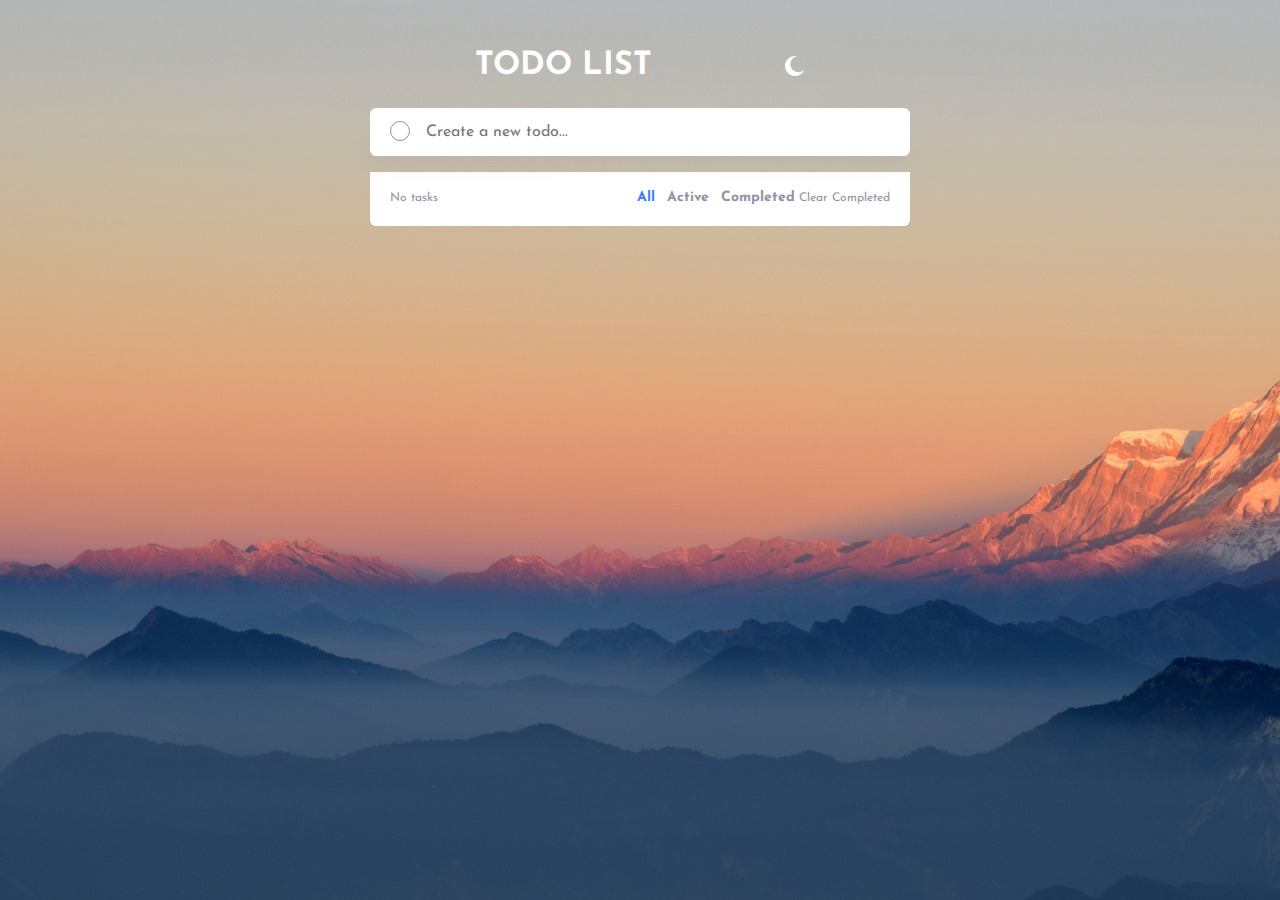
==== docs/index.html @ e24b7945 "+UpdateCommit" ====
<!DOCTYPE html><html lang="en"><head><meta charset="UTF-8"><link rel="icon" type="image/svg+xml" href="./assets/favicon-32x32-DQjEQYWa.png"><meta name="viewport" content="width=device-width,initial-scale=1"><link rel="preconnect" href="https://fonts.googleapis.com"><link rel="preconnect" href="https://fonts.gstatic.com" crossorigin><link href="https://fonts.googleapis.com/css2?family=Josefin+Sans:ital,wght@0,100..700;1,100..700&display=swap" rel="stylesheet"><title>To Do list</title><script type="module" crossorigin src="./assets/index-BeL7uqiK.js"></script><link rel="stylesheet" crossorigin href="./assets/index-CoF9r8Yu.css"></head><header class="header"><div class="header-content"><h1 class="title">TODO LIST</h1><img id="switch" class="switch" src="data:image/svg+xml,%3csvg%20xmlns='http://www.w3.org/2000/svg'%20width='26'%20height='26'%3e%3cpath%20fill='%23FFF'%20fill-rule='evenodd'%20d='M13%200c.81%200%201.603.074%202.373.216C10.593%201.199%207%205.43%207%2010.5%207%2016.299%2011.701%2021%2017.5%2021c2.996%200%205.7-1.255%207.613-3.268C23.22%2022.572%2018.51%2026%2013%2026%205.82%2026%200%2020.18%200%2013S5.82%200%2013%200z'/%3e%3c/svg%3e" alt></div></header><main class="main"><form id="form" class="form"><label for="input-task" class="label-task"></label> <input class="input-task" id="input-task" name="task" type="text" placeholder="Create a new todo..."></form><div id="tasks" class="tasks"></div><div class="tasks-footer"><span id="items-left">5 items left</span> <span id="delete-completed" class="click-element">Clear Completed</span></div><div id="filters" class="filters"><button data-filter="all" class="filter filter--active">All</button> <button data-filter="active" class="filter">Active</button> <button data-filter="completed" class="filter">Completed</button></div></main><body></body></html>
---- docs/assets/index-CoF9r8Yu.css ----
html{-webkit-text-size-adjust:100%;line-height:1.15}body{margin:0}main{display:block}h1{font-size:2em;margin:.67em 0}hr{-webkit-box-sizing:content-box;box-sizing:content-box;height:0;overflow:visible}pre{font-family:monospace,monospace;font-size:1em}a{background-color:transparent}abbr[title]{border-bottom:none;text-decoration:underline;-webkit-text-decoration:underline dotted;text-decoration:underline dotted}b,strong{font-weight:bolder}code,kbd,samp{font-family:monospace,monospace;font-size:1em}small{font-size:80%}sub,sup{font-size:75%;line-height:0;position:relative;vertical-align:baseline}sub{bottom:-.25em}sup{top:-.5em}img{border-style:none}button,input,optgroup,select,textarea{font-family:inherit;font-size:100%;line-height:1.15;margin:0}button,input{overflow:visible}button,select{text-transform:none}[type=button],[type=reset],[type=submit],button{-moz-appearance:button;appearance:button;-webkit-appearance:button}[type=button]::-moz-focus-inner,[type=reset]::-moz-focus-inner,[type=submit]::-moz-focus-inner,button::-moz-focus-inner{border-style:none;padding:0}[type=button]:-moz-focusring,[type=reset]:-moz-focusring,[type=submit]:-moz-focusring,button:-moz-focusring{outline:1px dotted ButtonText}fieldset{padding:.35em .75em .625em}legend{-webkit-box-sizing:border-box;box-sizing:border-box;color:inherit;display:table;max-width:100%;padding:0;white-space:normal}progress{vertical-align:baseline}textarea{overflow:auto}[type=checkbox],[type=radio]{-webkit-box-sizing:border-box;box-sizing:border-box;padding:0}[type=number]::-webkit-inner-spin-button,[type=number]::-webkit-outer-spin-button{height:auto}[type=search]{-moz-appearance:textfield;appearance:textfield;-webkit-appearance:textfield;outline-offset:-2px}[type=search]::-webkit-search-decoration{-webkit-appearance:none}::-webkit-file-upload-button{-webkit-appearance:button;font:inherit}details{display:block}summary{display:list-item}template{display:none}[hidden]{display:none}*,:after,:before{-webkit-box-sizing:border-box;box-sizing:border-box}img{display:block;max-width:100%}ul{list-style:none;margin-bottom:0;margin-top:0;padding-left:0}a{color:inherit;text-decoration:none}:root{--body-bg:#fafafa;--header-image:url(./bg-desktop-light-H3k7_xAS.jpg);--task-bg:#fff;--text-color:#494c6b;--text-color-completed:#9092a5;--placeholder-color:#9495a5;--tasks-shadow:hsla(0,0%,67%,.3)}html{scroll-behavior:smooth}body{background-color:#fafafa;background-color:var(--body-bg);background-color:#111;color:#9092a5;color:var(--text-color-completed);font-family:Josefin Sans,sans-serif;height:100vh;margin:0 auto;max-width:1440px;text-align:center;-webkit-user-select:none;-moz-user-select:none;-ms-user-select:none;user-select:none}@media screen and (min-width:768px){body{--header-image:url(./bg-desktop-light-H3k7_xAS.jpg)}}body.dark{--body-bg:#171823;--header-image:url(./bg-desktop-dark-Cl_T7t9e.jpg);--task-bg:#25273d;--text-color:#c8cbe7;--text-color-completed:#8c8ca2;--placeholder-color:#9495a5;--tasks-shadow:hsla(0,0%,9%,.769)}@media screen and (min-width:768px){body.dark{--header-image:url(./bg-desktop-dark-Cl_T7t9e.jpg)}}.main{left:50%;position:absolute;top:6.75rem;-webkit-transform:translateX(-50%);-ms-transform:translateX(-50%);transform:translate(-50%)}.switch{width:20px}.click-element,.switch{cursor:pointer}.form{position:relative}.header{background-image:url(../assets/images/bg-desktop-light.jpg);background-image:var(--header-image);background-repeat:no-repeat;background-size:cover;height:100vh;padding:3rem 1.5rem}.header-content{-webkit-box-align:center;-ms-flex-align:center;-webkit-box-pack:justify;-ms-flex-pack:justify;align-items:center;display:-webkit-box;display:-ms-flexbox;display:flex;justify-content:space-between;margin-left:auto;margin-right:auto;max-width:330px;width:100%}@media screen and (min-width:768px){.header__content{max-width:540px}}.title{color:#fff;margin:0}.label-task{border:1px solid #9092a5;border:1px solid var(--text-color-completed);border-radius:50%;height:20px;left:1.25rem;position:absolute;top:.8rem;width:20px}.input-task{background-color:#fff;background-color:var(--task-bg);border:none;border-radius:.4rem;-webkit-box-shadow:0 15px 15px -5px hsla(0,0%,67%,.3);box-shadow:0 15px 15px -5px #ababab4d;-webkit-box-shadow:0 15px 15px -5px var(--tasks-shadow);box-shadow:0 15px 15px -5px var(--tasks-shadow);color:#9495a5;color:var(--placeholder-color);height:3rem;margin-bottom:1rem;outline:none;padding-left:3.5rem;width:33.75rem}@media screen and (min-width:640px){.input-task .input-task{width:33.75rem}}.tasks{background-color:#fff;background-color:var(--task-bg);border-radius:.4rem .4rem 0 0;-webkit-box-shadow:0 65px 15px -5px hsla(0,0%,67%,.3);box-shadow:0 65px 15px -5px #ababab4d;-webkit-box-shadow:0 65px 15px -5px var(--tasks-shadow);box-shadow:0 65px 15px -5px var(--tasks-shadow);color:#c8cbe7;color:#494c6b;color:var(--text-color)}.task-container{-webkit-box-align:center;-ms-flex-align:center;-webkit-box-pack:justify;-ms-flex-pack:justify;align-items:center;border-bottom:1px solid hsla(0,0%,59%,.3);cursor:pointer;display:-webkit-box;display:-ms-flexbox;display:flex;height:3rem;justify-content:space-between;padding:1rem 1.25rem;position:relative}.task-container:last-child{border-radius:0}.task-check{display:none}.task-check:checked+.task-text{color:#9092a5;color:var(--text-color-completed);text-decoration:line-through}.task-text{padding-left:2.5rem}.task-text:after{border:1px solid #9092a5;border:1px solid var(--text-color-completed);border-radius:50%;content:"";height:20px;left:1.25rem;position:absolute;top:.8rem;width:20px}.task-check:checked+.task-text:after{background-image:url("data:image/svg+xml;charset=utf-8,%3Csvg xmlns='http://www.w3.org/2000/svg' width='11' height='9'%3E%3Cpath fill='none' stroke='%23FFF' stroke-width='2' d='M1 4.304 3.696 7l6-6'/%3E%3C/svg%3E"),linear-gradient(45deg,#5df,#c058f3);background-position:50%;background-repeat:no-repeat;background-size:10px 8px,cover;border:none}.task-delete{width:.75rem}.tasks-footer{-webkit-box-pack:justify;-ms-flex-pack:justify;border-radius:0 0 .4rem .4rem;font-size:12px;justify-content:space-between;margin-bottom:1rem;padding:1.25rem}.filters,.tasks-footer{background-color:#fff;background-color:var(--task-bg);display:-webkit-box;display:-ms-flexbox;display:flex}.filters{-webkit-box-align:center;-ms-flex-align:center;-webkit-box-pack:space-evenly;-ms-flex-pack:space-evenly;align-items:center;border-radius:.3125rem;height:3rem;justify-content:space-evenly;padding-inline:5.0625rem}@media screen and (min-width:768px){.filters{bottom:1.25rem;left:6rem;position:absolute;-webkit-transform:translateX(50%);-ms-transform:translateX(50%);transform:translate(50%);width:168px}}.filter{background:none;border:none;color:#9092a5;color:var(--text-color-completed);cursor:pointer;font-size:14px;font-weight:700}.filter--active{color:#3a7cfd}
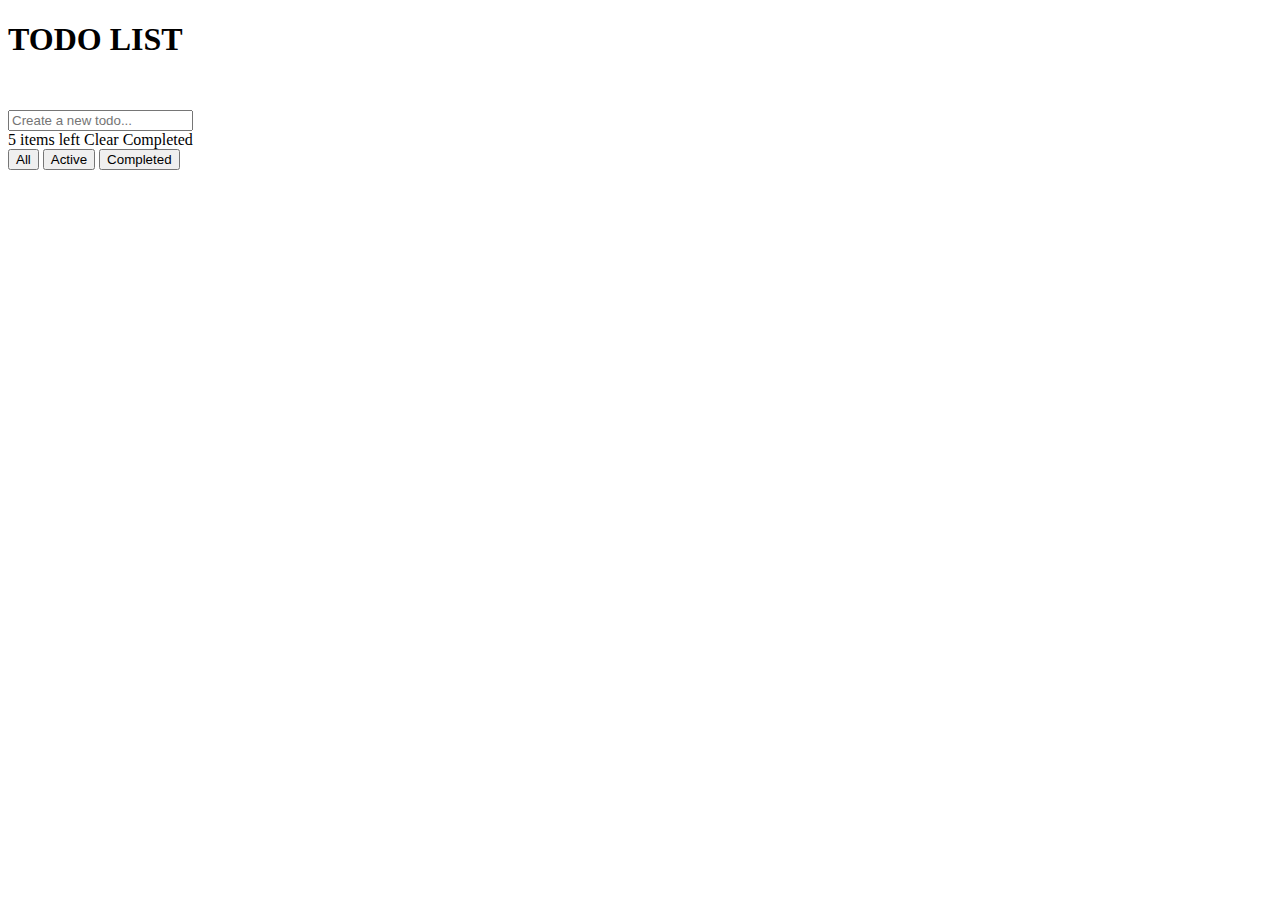
==== commit ca571717: "+update Build" ====
--- a/docs/index.html
+++ b/docs/index.html
@@ -1 +1 @@
-<!DOCTYPE html><html lang="en"><head><meta charset="UTF-8"><link rel="icon" type="image/svg+xml" href="./assets/favicon-32x32-DQjEQYWa.png"><meta name="viewport" content="width=device-width,initial-scale=1"><link rel="preconnect" href="https://fonts.googleapis.com"><link rel="preconnect" href="https://fonts.gstatic.com" crossorigin><link href="https://fonts.googleapis.com/css2?family=Josefin+Sans:ital,wght@0,100..700;1,100..700&display=swap" rel="stylesheet"><title>To Do list</title><script type="module" crossorigin src="./assets/index-BeL7uqiK.js"></script><link rel="stylesheet" crossorigin href="./assets/index-CoF9r8Yu.css"></head><header class="header"><div class="header-content"><h1 class="title">TODO LIST</h1><img id="switch" class="switch" src="data:image/svg+xml,%3csvg%20xmlns='http://www.w3.org/2000/svg'%20width='26'%20height='26'%3e%3cpath%20fill='%23FFF'%20fill-rule='evenodd'%20d='M13%200c.81%200%201.603.074%202.373.216C10.593%201.199%207%205.43%207%2010.5%207%2016.299%2011.701%2021%2017.5%2021c2.996%200%205.7-1.255%207.613-3.268C23.22%2022.572%2018.51%2026%2013%2026%205.82%2026%200%2020.18%200%2013S5.82%200%2013%200z'/%3e%3c/svg%3e" alt></div></header><main class="main"><form id="form" class="form"><label for="input-task" class="label-task"></label> <input class="input-task" id="input-task" name="task" type="text" placeholder="Create a new todo..."></form><div id="tasks" class="tasks"></div><div class="tasks-footer"><span id="items-left">5 items left</span> <span id="delete-completed" class="click-element">Clear Completed</span></div><div id="filters" class="filters"><button data-filter="all" class="filter filter--active">All</button> <button data-filter="active" class="filter">Active</button> <button data-filter="completed" class="filter">Completed</button></div></main><body></body></html>+<!DOCTYPE html><html lang="en"><head><meta charset="UTF-8"><link rel="icon" type="image/svg+xml" href="/assets/favicon-32x32-DQjEQYWa.png"><meta name="viewport" content="width=device-width,initial-scale=1"><link rel="preconnect" href="https://fonts.googleapis.com"><link rel="preconnect" href="https://fonts.gstatic.com" crossorigin><link href="https://fonts.googleapis.com/css2?family=Josefin+Sans:ital,wght@0,100..700;1,100..700&display=swap" rel="stylesheet"><title>To Do list</title><script type="module" crossorigin src="/assets/index-CQcQnA23.js"></script><link rel="stylesheet" crossorigin href="/assets/index-BS7s4YvX.css"></head><header class="header"><div class="header-content"><h1 class="title">TODO LIST</h1><img id="switch" class="switch" src="data:image/svg+xml,%3csvg%20xmlns='http://www.w3.org/2000/svg'%20width='26'%20height='26'%3e%3cpath%20fill='%23FFF'%20fill-rule='evenodd'%20d='M13%200c.81%200%201.603.074%202.373.216C10.593%201.199%207%205.43%207%2010.5%207%2016.299%2011.701%2021%2017.5%2021c2.996%200%205.7-1.255%207.613-3.268C23.22%2022.572%2018.51%2026%2013%2026%205.82%2026%200%2020.18%200%2013S5.82%200%2013%200z'/%3e%3c/svg%3e" alt></div></header><main class="main"><form id="form" class="form"><label for="input-task" class="label-task"></label> <input class="input-task" id="input-task" name="task" type="text" placeholder="Create a new todo..."></form><div id="tasks" class="tasks"></div><div class="tasks-footer"><span id="items-left">5 items left</span> <span id="delete-completed" class="click-element">Clear Completed</span></div><div id="filters" class="filters"><button data-filter="all" class="filter filter--active">All</button> <button data-filter="active" class="filter">Active</button> <button data-filter="completed" class="filter">Completed</button></div></main><body></body></html>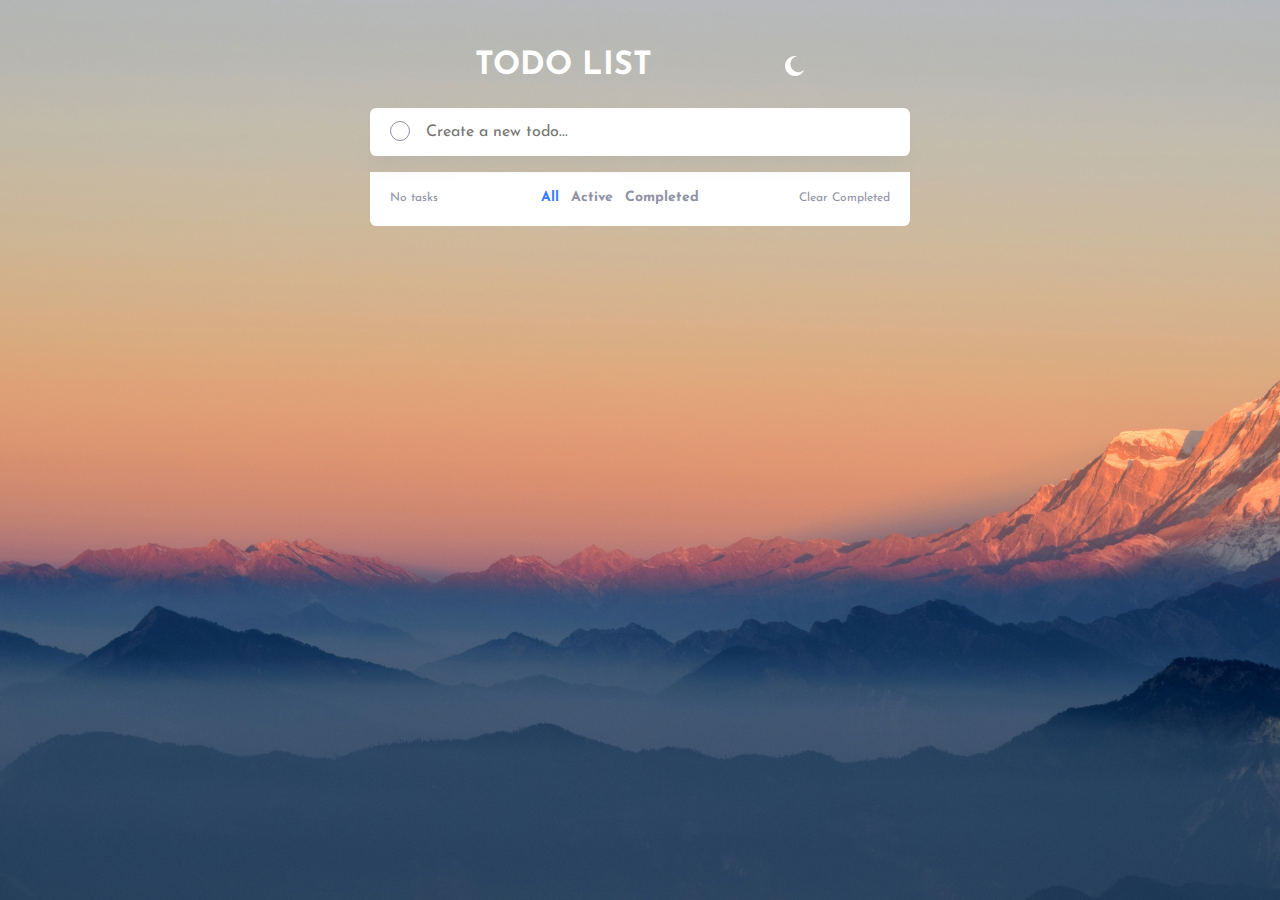
==== commit 9414dc12: "+Update Build" ====
--- a/docs/index.html
+++ b/docs/index.html
@@ -1 +1 @@
-<!DOCTYPE html><html lang="en"><head><meta charset="UTF-8"><link rel="icon" type="image/svg+xml" href="/assets/favicon-32x32-DQjEQYWa.png"><meta name="viewport" content="width=device-width,initial-scale=1"><link rel="preconnect" href="https://fonts.googleapis.com"><link rel="preconnect" href="https://fonts.gstatic.com" crossorigin><link href="https://fonts.googleapis.com/css2?family=Josefin+Sans:ital,wght@0,100..700;1,100..700&display=swap" rel="stylesheet"><title>To Do list</title><script type="module" crossorigin src="/assets/index-CQcQnA23.js"></script><link rel="stylesheet" crossorigin href="/assets/index-BS7s4YvX.css"></head><header class="header"><div class="header-content"><h1 class="title">TODO LIST</h1><img id="switch" class="switch" src="data:image/svg+xml,%3csvg%20xmlns='http://www.w3.org/2000/svg'%20width='26'%20height='26'%3e%3cpath%20fill='%23FFF'%20fill-rule='evenodd'%20d='M13%200c.81%200%201.603.074%202.373.216C10.593%201.199%207%205.43%207%2010.5%207%2016.299%2011.701%2021%2017.5%2021c2.996%200%205.7-1.255%207.613-3.268C23.22%2022.572%2018.51%2026%2013%2026%205.82%2026%200%2020.18%200%2013S5.82%200%2013%200z'/%3e%3c/svg%3e" alt></div></header><main class="main"><form id="form" class="form"><label for="input-task" class="label-task"></label> <input class="input-task" id="input-task" name="task" type="text" placeholder="Create a new todo..."></form><div id="tasks" class="tasks"></div><div class="tasks-footer"><span id="items-left">5 items left</span> <span id="delete-completed" class="click-element">Clear Completed</span></div><div id="filters" class="filters"><button data-filter="all" class="filter filter--active">All</button> <button data-filter="active" class="filter">Active</button> <button data-filter="completed" class="filter">Completed</button></div></main><body></body></html>+<!DOCTYPE html><html lang="en"><head><meta charset="UTF-8"><link rel="icon" type="image/svg+xml" href="./assets/favicon-32x32-DQjEQYWa.png"><meta name="viewport" content="width=device-width,initial-scale=1"><link rel="preconnect" href="https://fonts.googleapis.com"><link rel="preconnect" href="https://fonts.gstatic.com" crossorigin><link href="https://fonts.googleapis.com/css2?family=Josefin+Sans:ital,wght@0,100..700;1,100..700&display=swap" rel="stylesheet"><title>To Do list</title><script type="module" crossorigin src="./assets/index-1Oro1enH.js"></script><link rel="stylesheet" crossorigin href="./assets/index-CAEQID8q.css"></head><header class="header"><div class="header-content"><h1 class="title">TODO LIST</h1><img id="switch" class="switch" src="data:image/svg+xml,%3csvg%20xmlns='http://www.w3.org/2000/svg'%20width='26'%20height='26'%3e%3cpath%20fill='%23FFF'%20fill-rule='evenodd'%20d='M13%200c.81%200%201.603.074%202.373.216C10.593%201.199%207%205.43%207%2010.5%207%2016.299%2011.701%2021%2017.5%2021c2.996%200%205.7-1.255%207.613-3.268C23.22%2022.572%2018.51%2026%2013%2026%205.82%2026%200%2020.18%200%2013S5.82%200%2013%200z'/%3e%3c/svg%3e" alt></div></header><main class="main"><form id="form" class="form"><label for="input-task" class="label-task"></label> <input class="input-task" id="input-task" name="task" type="text" placeholder="Create a new todo..."></form><div id="tasks" class="tasks"></div><div class="tasks-footer"><span id="items-left">5 items left</span> <span id="delete-completed" class="click-element">Clear Completed</span></div><div id="filters" class="filters"><button data-filter="all" class="filter filter--active">All</button> <button data-filter="active" class="filter">Active</button> <button data-filter="completed" class="filter">Completed</button></div></main><body></body></html>--- a/docs/assets/index-CAEQID8q.css
+++ b/docs/assets/index-CAEQID8q.css
@@ -0,0 +1 @@
+html{-webkit-text-size-adjust:100%;line-height:1.15}body{margin:0}main{display:block}h1{font-size:2em;margin:.67em 0}hr{-webkit-box-sizing:content-box;box-sizing:content-box;height:0;overflow:visible}pre{font-family:monospace,monospace;font-size:1em}a{background-color:transparent}abbr[title]{border-bottom:none;text-decoration:underline;-webkit-text-decoration:underline dotted;text-decoration:underline dotted}b,strong{font-weight:bolder}code,kbd,samp{font-family:monospace,monospace;font-size:1em}small{font-size:80%}sub,sup{font-size:75%;line-height:0;position:relative;vertical-align:baseline}sub{bottom:-.25em}sup{top:-.5em}img{border-style:none}button,input,optgroup,select,textarea{font-family:inherit;font-size:100%;line-height:1.15;margin:0}button,input{overflow:visible}button,select{text-transform:none}[type=button],[type=reset],[type=submit],button{-moz-appearance:button;appearance:button;-webkit-appearance:button}[type=button]::-moz-focus-inner,[type=reset]::-moz-focus-inner,[type=submit]::-moz-focus-inner,button::-moz-focus-inner{border-style:none;padding:0}[type=button]:-moz-focusring,[type=reset]:-moz-focusring,[type=submit]:-moz-focusring,button:-moz-focusring{outline:1px dotted ButtonText}fieldset{padding:.35em .75em .625em}legend{-webkit-box-sizing:border-box;box-sizing:border-box;color:inherit;display:table;max-width:100%;padding:0;white-space:normal}progress{vertical-align:baseline}textarea{overflow:auto}[type=checkbox],[type=radio]{-webkit-box-sizing:border-box;box-sizing:border-box;padding:0}[type=number]::-webkit-inner-spin-button,[type=number]::-webkit-outer-spin-button{height:auto}[type=search]{-moz-appearance:textfield;appearance:textfield;-webkit-appearance:textfield;outline-offset:-2px}[type=search]::-webkit-search-decoration{-webkit-appearance:none}::-webkit-file-upload-button{-webkit-appearance:button;font:inherit}details{display:block}summary{display:list-item}template{display:none}[hidden]{display:none}*,:after,:before{-webkit-box-sizing:border-box;box-sizing:border-box}img{display:block;max-width:100%}ul{list-style:none;margin-bottom:0;margin-top:0;padding-left:0}a{color:inherit;text-decoration:none}:root{--body-bg:#fafafa;--header-image:url(./bg-desktop-light-H3k7_xAS.jpg);--task-bg:#fff;--text-color:#494c6b;--text-color-completed:#9092a5;--placeholder-color:#9495a5;--tasks-shadow:hsla(0,0%,67%,.3)}html{scroll-behavior:smooth}body{background-color:#fafafa;background-color:var(--body-bg);background-color:#111;color:#9092a5;color:var(--text-color-completed);font-family:Josefin Sans,sans-serif;height:100vh;margin:0 auto;max-width:1440px;text-align:center;-webkit-user-select:none;-moz-user-select:none;-ms-user-select:none;user-select:none}@media screen and (min-width:768px){body{--header-image:url(./bg-desktop-light-H3k7_xAS.jpg)}}body.dark{--body-bg:#171823;--header-image:url(./bg-desktop-dark-Cl_T7t9e.jpg);--task-bg:#25273d;--text-color:#c8cbe7;--text-color-completed:#8c8ca2;--placeholder-color:#9495a5;--tasks-shadow:hsla(0,0%,9%,.769)}@media screen and (min-width:768px){body.dark{--header-image:url(./bg-desktop-dark-Cl_T7t9e.jpg)}}.main{left:50%;position:absolute;top:6.75rem;-webkit-transform:translateX(-50%);-ms-transform:translateX(-50%);transform:translate(-50%)}.switch{width:20px}.click-element,.switch{cursor:pointer}.form{position:relative}.header{background-image:url(../assets/images/bg-desktop-light.jpg);background-image:var(--header-image);background-repeat:no-repeat;background-size:cover;height:100vh;padding:3rem 1.5rem}.header-content{-webkit-box-align:center;-ms-flex-align:center;-webkit-box-pack:justify;-ms-flex-pack:justify;align-items:center;display:-webkit-box;display:-ms-flexbox;display:flex;justify-content:space-between;margin-left:auto;margin-right:auto;max-width:330px;width:100%}@media screen and (min-width:768px){.header__content{max-width:540px}}.title{color:#fff;margin:0}.label-task{border:1px solid #9092a5;border:1px solid var(--text-color-completed);border-radius:50%;height:20px;left:1.25rem;position:absolute;top:.8rem;width:20px}.input-task{background-color:#fff;background-color:var(--task-bg);border:none;border-radius:.4rem;-webkit-box-shadow:0 15px 15px -5px hsla(0,0%,67%,.3);box-shadow:0 15px 15px -5px #ababab4d;-webkit-box-shadow:0 15px 15px -5px var(--tasks-shadow);box-shadow:0 15px 15px -5px var(--tasks-shadow);color:#9495a5;color:var(--placeholder-color);height:3rem;margin-bottom:1rem;outline:none;padding-left:3.5rem;width:33.75rem}@media screen and (min-width:640px){.input-task .input-task{width:33.75rem}}.tasks{background-color:#fff;background-color:var(--task-bg);border-radius:.4rem .4rem 0 0;-webkit-box-shadow:0 65px 15px -5px hsla(0,0%,67%,.3);box-shadow:0 65px 15px -5px #ababab4d;-webkit-box-shadow:0 65px 15px -5px var(--tasks-shadow);box-shadow:0 65px 15px -5px var(--tasks-shadow);color:#c8cbe7;color:#494c6b;color:var(--text-color)}.task-container{-webkit-box-align:center;-ms-flex-align:center;-webkit-box-pack:justify;-ms-flex-pack:justify;align-items:center;border-bottom:1px solid hsla(0,0%,59%,.3);cursor:pointer;display:-webkit-box;display:-ms-flexbox;display:flex;height:3rem;justify-content:space-between;padding:1rem 1.25rem;position:relative}.task-container:last-child{border-radius:0}.task-check{display:none}.task-check:checked+.task-text{color:#9092a5;color:var(--text-color-completed);text-decoration:line-through}.task-text{padding-left:2.5rem}.task-text:after{border:1px solid #9092a5;border:1px solid var(--text-color-completed);border-radius:50%;content:"";height:20px;left:1.25rem;position:absolute;top:.8rem;width:20px}.task-check:checked+.task-text:after{background-image:url("data:image/svg+xml;charset=utf-8,%3Csvg xmlns='http://www.w3.org/2000/svg' width='11' height='9'%3E%3Cpath fill='none' stroke='%23FFF' stroke-width='2' d='M1 4.304 3.696 7l6-6'/%3E%3C/svg%3E"),linear-gradient(45deg,#5df,#c058f3);background-position:50%;background-repeat:no-repeat;background-size:10px 8px,cover;border:none}.task-delete{width:.75rem}.tasks-footer{-webkit-box-pack:justify;-ms-flex-pack:justify;border-radius:0 0 .4rem .4rem;font-size:12px;justify-content:space-between;margin-bottom:1rem;padding:1.25rem}.filters,.tasks-footer{background-color:#fff;background-color:var(--task-bg);display:-webkit-box;display:-ms-flexbox;display:flex}.filters{-webkit-box-align:center;-ms-flex-align:center;-webkit-box-pack:space-evenly;-ms-flex-pack:space-evenly;align-items:center;border-radius:.3125rem;height:3rem;justify-content:space-evenly;padding-inline:5.0625rem}@media screen and (min-width:768px){.filters{bottom:1.25rem;position:absolute;-webkit-transform:translateX(50%);-ms-transform:translateX(50%);transform:translate(50%);width:168px}}.filter{background:none;border:none;color:#9092a5;color:var(--text-color-completed);cursor:pointer;font-size:14px;font-weight:700}.filter--active{color:#3a7cfd}
